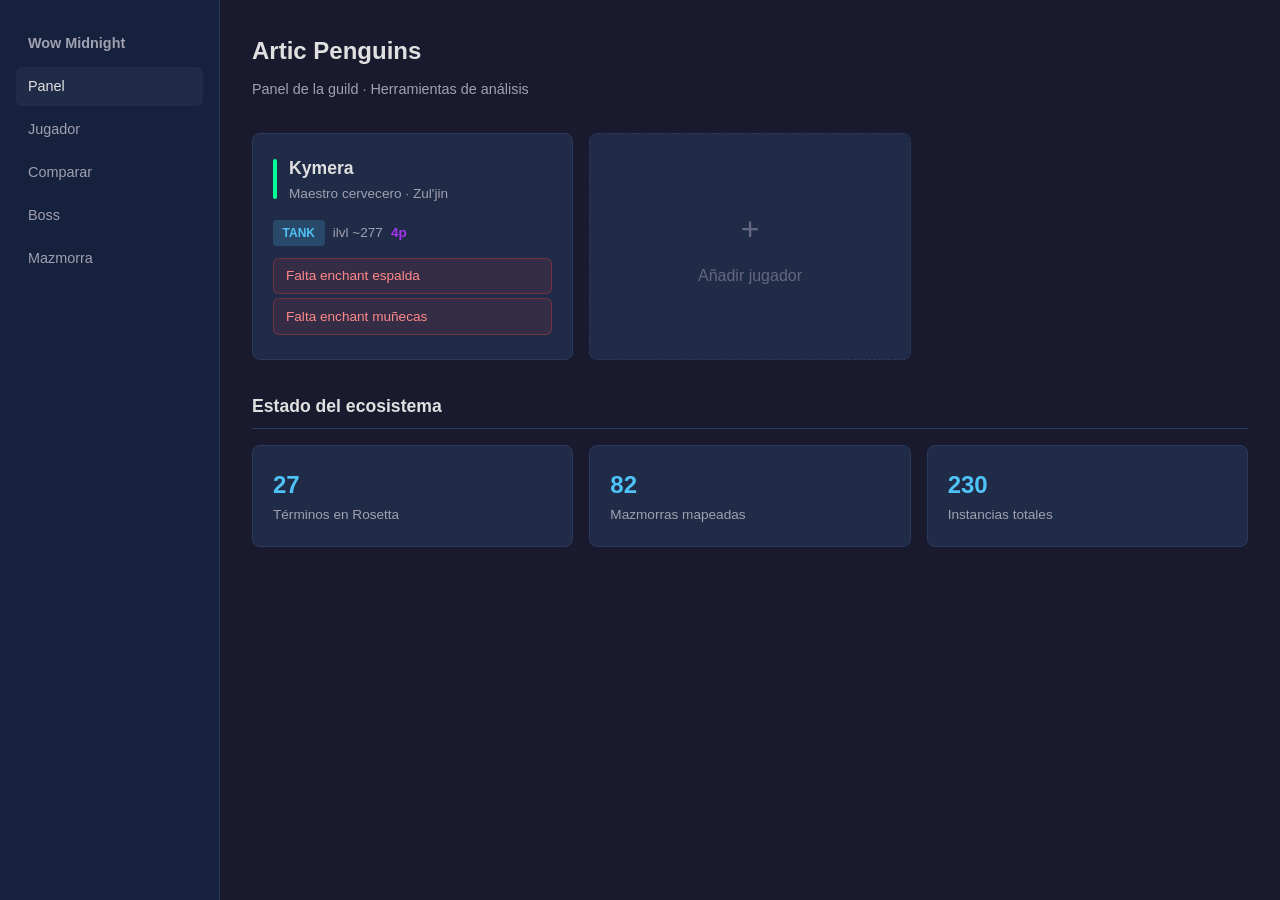
==== pizarra/index.html @ b3e3bd78 "Crear pizarra visual: panel de guild y perfil de jugador Fase 1 del workspace visual: - Panel princi" ====
<!DOCTYPE html>
<html lang="es">
<head>
  <meta charset="UTF-8">
  <meta name="viewport" content="width=device-width, initial-scale=1.0">
  <title>Pizarra - Wow Midnight</title>
  <link rel="stylesheet" href="css/pizarra.css">
</head>
<body>
  <div class="layout">
    <nav class="nav-lateral">
      <a href="index.html" class="nav-logo">Wow Midnight</a>
      <a href="index.html" class="activo">Panel</a>
      <a href="jugador.html?nombre=kymera">Jugador</a>
      <a href="comparar.html">Comparar</a>
      <a href="boss.html">Boss</a>
      <a href="mazmorra.html">Mazmorra</a>
    </nav>

    <main class="contenido" id="app">
      <h1 class="titulo-pagina">Artic Penguins</h1>
      <p class="subtitulo">Panel de la guild &middot; Herramientas de an&aacute;lisis</p>

      <div class="grid-tarjetas" id="tarjetas">
        <!-- Se llena con JS -->
      </div>

      <div class="seccion" style="margin-top:2rem;">
        <h2 class="seccion-titulo">Estado del ecosistema</h2>
        <div style="display:grid; grid-template-columns:1fr 1fr 1fr; gap:1rem;">
          <div class="tarjeta">
            <div style="color:var(--accent);font-size:1.5rem;font-weight:700;" id="n-terminos">-</div>
            <div style="color:var(--text-secondary);font-size:0.85rem;">T&eacute;rminos en Rosetta</div>
          </div>
          <div class="tarjeta">
            <div style="color:var(--accent);font-size:1.5rem;font-weight:700;" id="n-mazmorras">-</div>
            <div style="color:var(--text-secondary);font-size:0.85rem;">Mazmorras mapeadas</div>
          </div>
          <div class="tarjeta">
            <div style="color:var(--accent);font-size:1.5rem;font-weight:700;" id="n-instancias">-</div>
            <div style="color:var(--text-secondary);font-size:0.85rem;">Instancias totales</div>
          </div>
        </div>
      </div>
    </main>
  </div>

  <script src="js/datos.js"></script>
  <script>
    // Datos de jugadores conocidos (se irá ampliando)
    const JUGADORES = [
      {
        nombre: 'Kymera',
        clase: 'Monje',
        spec: 'Maestro cervecero',
        rol: 'TANK',
        servidor: "Zul'jin",
        ilvl: '~277',
        tier: '4p',
        alertas: ['Falta enchant espalda', 'Falta enchant muñecas'],
        link: 'jugador.html?nombre=kymera'
      }
    ];

    function renderTarjetas() {
      const container = document.getElementById('tarjetas');
      let html = '';

      JUGADORES.forEach(j => {
        const colorTag = j.rol === 'TANK' ? 'tag-tank' : j.rol === 'HEALER' ? 'tag-healer' : 'tag-dps';
        const alertasHtml = j.alertas.length > 0
          ? `<div style="margin-top:0.75rem;">${j.alertas.map(a => `<div class="alerta" style="margin-bottom:0.25rem;padding:0.4rem 0.75rem;">${a}</div>`).join('')}</div>`
          : '';

        html += `
          <a href="${j.link}" class="tarjeta" style="text-decoration:none;color:inherit;">
            <div class="tarjeta-header">
              <div class="clase-indicator" style="background:${colorClase(j.clase)};"></div>
              <div>
                <div class="tarjeta-nombre">${j.nombre}</div>
                <div class="tarjeta-spec">${j.spec} &middot; ${j.servidor}</div>
              </div>
            </div>
            <div style="display:flex;gap:0.5rem;align-items:center;">
              <span class="tag ${colorTag}">${j.rol}</span>
              <span style="color:var(--text-secondary);font-size:0.85rem;">ilvl ${j.ilvl}</span>
              <span style="color:var(--epic);font-size:0.85rem;font-weight:600;">${j.tier}</span>
            </div>
            ${alertasHtml}
          </a>
        `;
      });

      // Placeholder para añadir más jugadores
      html += `
        <div class="tarjeta" style="display:flex;align-items:center;justify-content:center;border-style:dashed;color:var(--text-muted);">
          <div style="text-align:center;">
            <div style="font-size:2rem;margin-bottom:0.5rem;">+</div>
            <div>A&ntilde;adir jugador</div>
          </div>
        </div>
      `;

      container.innerHTML = html;
    }

    async function renderStats() {
      const mazmorras = await cargarJSON(RUTAS.mazmorras);
      const instancias = await cargarJSON(RUTAS.instancias);
      const stats = await cargarJSON(RUTAS.rosettaStats);

      if (mazmorras) {
        document.getElementById('n-mazmorras').textContent = mazmorras.mazmorras?.length || 0;
      }
      if (instancias) {
        document.getElementById('n-instancias').textContent = instancias.instancias?.length || 0;
      }
      if (stats) {
        document.getElementById('n-terminos').textContent = stats.terminos?.length || 0;
      }
    }

    renderTarjetas();
    renderStats();
  </script>
</body>
</html>
---- pizarra/css/pizarra.css ----
:root {
  /* Base */
  --bg-primary: #1a1a2e;
  --bg-secondary: #16213e;
  --bg-card: #1f2b47;
  --bg-card-hover: #253555;
  --text-primary: #e0e0e0;
  --text-secondary: #a0a0b0;
  --text-muted: #666680;
  --border: #2a3a5c;
  --accent: #4fc3f7;

  /* Calidad de objeto */
  --poor: #9d9d9d;
  --common: #ffffff;
  --uncommon: #1eff00;
  --rare: #0070dd;
  --epic: #a335ee;
  --legendary: #ff8000;

  /* Clases WoW */
  --clase-guerrero: #C79C6E;
  --clase-paladin: #F58CBA;
  --clase-cazador: #ABD473;
  --clase-picaro: #FFF569;
  --clase-sacerdote: #FFFFFF;
  --clase-dk: #C41F3B;
  --clase-chaman: #0070DE;
  --clase-mago: #69CCF0;
  --clase-brujo: #9482C9;
  --clase-monje: #00FF96;
  --clase-druida: #FF7D0A;
  --clase-dh: #A330C9;
  --clase-evocador: #33937F;

  /* Stagger */
  --stagger-leve: #00ff96;
  --stagger-moderado: #ffcc00;
  --stagger-intenso: #ff4444;

  /* Stats */
  --stat-crit: #ff6b6b;
  --stat-haste: #ffd93d;
  --stat-mastery: #6bcb77;
  --stat-vers: #4d96ff;

  /* Parse colors (WCL) */
  --parse-gris: #666666;
  --parse-verde: #1eff00;
  --parse-azul: #0070dd;
  --parse-morado: #a335ee;
  --parse-naranja: #ff8000;
  --parse-rosa: #e268a8;
  --parse-oro: #e5cc80;
}

* {
  box-sizing: border-box;
  margin: 0;
  padding: 0;
}

body {
  font-family: -apple-system, BlinkMacSystemFont, 'Segoe UI', Roboto, sans-serif;
  background: var(--bg-primary);
  color: var(--text-primary);
  line-height: 1.6;
  min-height: 100vh;
}

/* Layout */
.layout {
  display: grid;
  grid-template-columns: 220px 1fr;
  min-height: 100vh;
}

/* Navegación lateral */
.nav-lateral {
  background: var(--bg-secondary);
  border-right: 1px solid var(--border);
  padding: 1.5rem 1rem;
  position: sticky;
  top: 0;
  height: 100vh;
}

.nav-logo {
  font-size: 1.1rem;
  font-weight: 700;
  color: var(--accent);
  margin-bottom: 2rem;
  text-decoration: none;
  display: block;
}

.nav-lateral a {
  display: block;
  padding: 0.5rem 0.75rem;
  color: var(--text-secondary);
  text-decoration: none;
  border-radius: 6px;
  margin-bottom: 0.25rem;
  font-size: 0.9rem;
}

.nav-lateral a:hover,
.nav-lateral a.activo {
  background: var(--bg-card);
  color: var(--text-primary);
}

/* Contenido principal */
.contenido {
  padding: 2rem;
  max-width: 1200px;
}

.titulo-pagina {
  font-size: 1.5rem;
  font-weight: 700;
  margin-bottom: 0.5rem;
}

.subtitulo {
  color: var(--text-secondary);
  margin-bottom: 2rem;
  font-size: 0.9rem;
}

/* Tarjetas */
.grid-tarjetas {
  display: grid;
  grid-template-columns: repeat(auto-fill, minmax(280px, 1fr));
  gap: 1rem;
}

.tarjeta {
  background: var(--bg-card);
  border: 1px solid var(--border);
  border-radius: 8px;
  padding: 1.25rem;
  transition: background 0.2s;
}

.tarjeta:hover {
  background: var(--bg-card-hover);
}

.tarjeta-header {
  display: flex;
  align-items: center;
  gap: 0.75rem;
  margin-bottom: 1rem;
}

.clase-indicator {
  width: 4px;
  height: 40px;
  border-radius: 2px;
}

.tarjeta-nombre {
  font-weight: 600;
  font-size: 1.1rem;
}

.tarjeta-spec {
  color: var(--text-secondary);
  font-size: 0.85rem;
}

/* Tabla de equipo */
.tabla-equipo {
  width: 100%;
  border-collapse: collapse;
  font-size: 0.85rem;
}

.tabla-equipo th {
  text-align: left;
  padding: 0.5rem;
  color: var(--text-secondary);
  border-bottom: 1px solid var(--border);
  font-weight: 500;
}

.tabla-equipo td {
  padding: 0.5rem;
  border-bottom: 1px solid var(--border);
}

.tabla-equipo tr:hover {
  background: var(--bg-card-hover);
}

.ilvl {
  font-weight: 600;
  font-variant-numeric: tabular-nums;
}

.ilvl-alto { color: var(--epic); }
.ilvl-medio { color: var(--rare); }
.ilvl-bajo { color: var(--uncommon); }

.alerta {
  background: rgba(255, 68, 68, 0.1);
  border: 1px solid rgba(255, 68, 68, 0.3);
  border-radius: 6px;
  padding: 0.75rem 1rem;
  margin-bottom: 0.75rem;
  font-size: 0.85rem;
  color: #ff8888;
}

.mejora {
  background: rgba(79, 195, 247, 0.1);
  border: 1px solid rgba(79, 195, 247, 0.3);
  border-radius: 6px;
  padding: 0.75rem 1rem;
  margin-bottom: 0.75rem;
  font-size: 0.85rem;
}

/* Secciones */
.seccion {
  margin-bottom: 2rem;
}

.seccion-titulo {
  font-size: 1.1rem;
  font-weight: 600;
  margin-bottom: 1rem;
  padding-bottom: 0.5rem;
  border-bottom: 1px solid var(--border);
}

/* Gráficas */
.grafica-container {
  background: var(--bg-card);
  border: 1px solid var(--border);
  border-radius: 8px;
  padding: 1.25rem;
  margin-bottom: 1rem;
}

/* Tags */
.tag {
  display: inline-block;
  padding: 0.2rem 0.6rem;
  border-radius: 4px;
  font-size: 0.75rem;
  font-weight: 600;
}

.tag-tank { background: rgba(79, 195, 247, 0.2); color: var(--accent); }
.tag-healer { background: rgba(0, 255, 150, 0.2); color: var(--clase-monje); }
.tag-dps { background: rgba(255, 68, 68, 0.2); color: #ff6b6b; }
.tag-si { background: rgba(0, 255, 150, 0.15); color: #00ff96; }
.tag-no { background: rgba(255, 68, 68, 0.15); color: #ff4444; }

/* Responsive */
@media (max-width: 768px) {
  .layout {
    grid-template-columns: 1fr;
  }
  .nav-lateral {
    position: static;
    height: auto;
    border-right: none;
    border-bottom: 1px solid var(--border);
  }
  .contenido {
    padding: 1rem;
  }
}
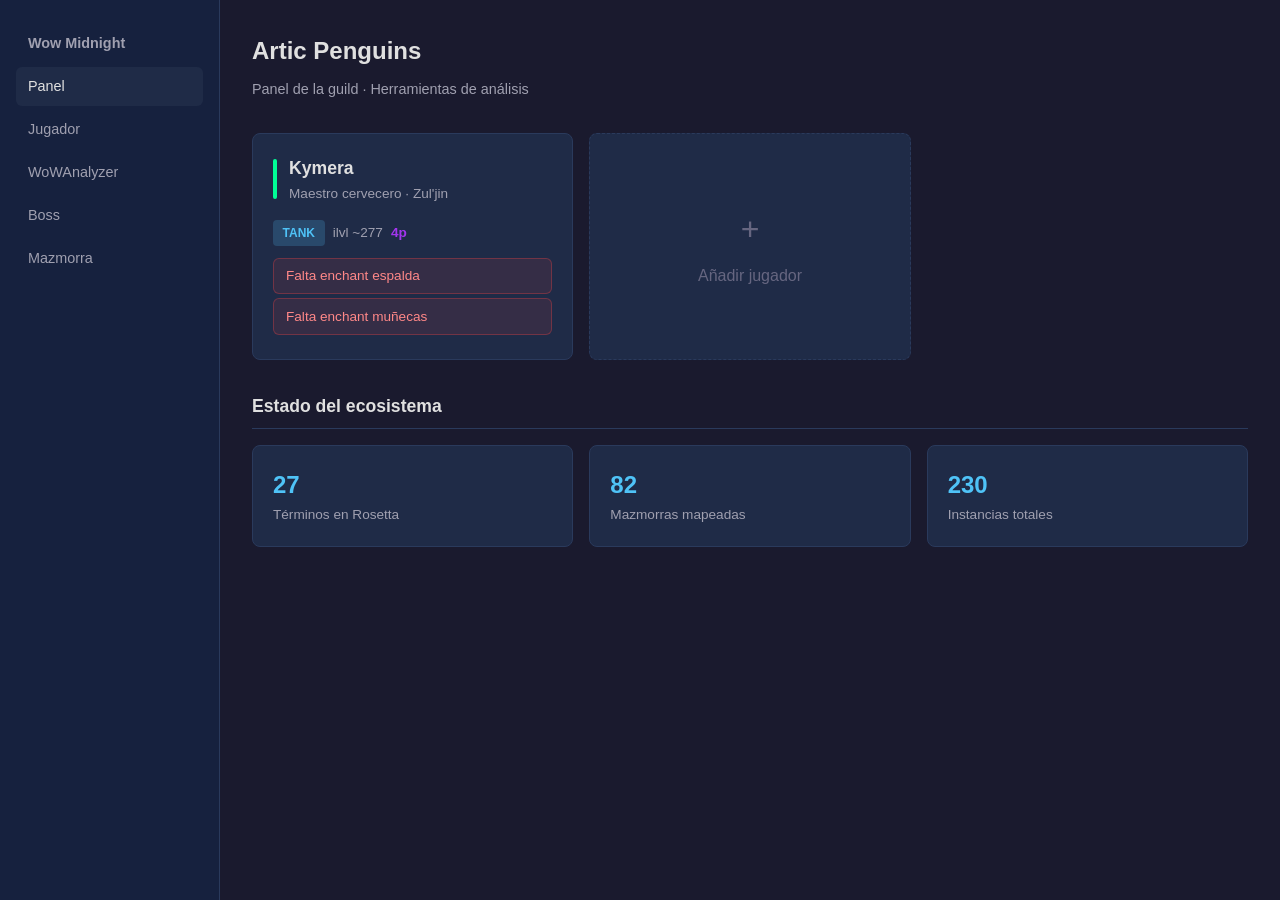
==== commit 7421698a: "Pizarra v2: perfil rediseñado, WoWAnalyzer, Actions de WCL y SimC Pizarra: - jugador.html rediseñado" ====
--- a/pizarra/index.html
+++ b/pizarra/index.html
@@ -11,8 +11,8 @@
     <nav class="nav-lateral">
       <a href="index.html" class="nav-logo">Wow Midnight</a>
       <a href="index.html" class="activo">Panel</a>
-      <a href="jugador.html?nombre=kymera">Jugador</a>
-      <a href="comparar.html">Comparar</a>
+      <a href="jugador.html">Jugador</a>
+      <a href="wowanalyzer.html">WoWAnalyzer</a>
       <a href="boss.html">Boss</a>
       <a href="mazmorra.html">Mazmorra</a>
     </nav>
--- a/pizarra/css/pizarra.css
+++ b/pizarra/css/pizarra.css
@@ -273,4 +273,296 @@
   .contenido {
     padding: 1rem;
   }
-}
+  .dos-columnas {
+    grid-template-columns: 1fr;
+  }
+  .perfil-header {
+    flex-direction: column;
+    align-items: flex-start;
+  }
+}
+
+/* ================================
+   PERFIL DE JUGADOR
+   ================================ */
+
+.perfil-header {
+  display: flex;
+  align-items: center;
+  gap: 1.5rem;
+  margin-bottom: 1.5rem;
+  padding-bottom: 1.5rem;
+  border-bottom: 1px solid var(--border);
+}
+
+.avatar-placeholder {
+  width: 80px;
+  height: 80px;
+  border-radius: 12px;
+  border: 3px solid;
+  background: var(--bg-secondary);
+  display: flex;
+  flex-direction: column;
+  align-items: center;
+  justify-content: center;
+  position: relative;
+}
+
+.avatar-icon {
+  font-size: 2rem;
+}
+
+.avatar-nivel {
+  font-size: 0.65rem;
+  color: var(--text-muted);
+  position: absolute;
+  bottom: 4px;
+}
+
+.perfil-nombre {
+  font-size: 1.6rem;
+  font-weight: 700;
+  margin-bottom: 0.15rem;
+}
+
+.perfil-detalle {
+  color: var(--text-secondary);
+  font-size: 0.9rem;
+  display: flex;
+  align-items: center;
+  gap: 0.5rem;
+}
+
+.perfil-servidor {
+  color: var(--text-muted);
+  font-size: 0.85rem;
+  margin-top: 0.25rem;
+}
+
+.perfil-stats-rapidos {
+  margin-left: auto;
+  display: flex;
+  gap: 1.5rem;
+}
+
+.stat-rapido {
+  text-align: center;
+}
+
+.stat-rapido-num {
+  display: block;
+  font-size: 1.5rem;
+  font-weight: 700;
+  color: var(--accent);
+}
+
+.stat-rapido-label {
+  font-size: 0.75rem;
+  color: var(--text-muted);
+}
+
+/* Dos columnas */
+.dos-columnas {
+  display: grid;
+  grid-template-columns: 1fr 1fr;
+  gap: 2rem;
+  align-items: start;
+}
+
+/* Tags mini para tabla de equipo */
+.tags-cell {
+  display: flex;
+  gap: 3px;
+}
+
+.tag-mini {
+  display: inline-flex;
+  align-items: center;
+  justify-content: center;
+  width: 20px;
+  height: 20px;
+  border-radius: 3px;
+  font-size: 0.65rem;
+  font-weight: 700;
+}
+
+.tag-tier { background: rgba(163, 53, 238, 0.25); color: var(--epic); }
+.tag-craft { background: rgba(79, 195, 247, 0.25); color: var(--accent); }
+.tag-ench { background: rgba(0, 255, 150, 0.2); color: var(--clase-monje); }
+.tag-gem { background: rgba(255, 209, 61, 0.2); color: var(--stat-haste); }
+
+.fila-alerta {
+  background: rgba(255, 68, 68, 0.05);
+}
+
+.fila-alerta td {
+  border-bottom-color: rgba(255, 68, 68, 0.2);
+}
+
+.ranura-nombre {
+  color: var(--text-secondary);
+  font-size: 0.8rem;
+  white-space: nowrap;
+}
+
+.objeto-nombre {
+  font-size: 0.82rem;
+}
+
+.leyenda-tags {
+  margin-top: 0.75rem;
+  font-size: 0.75rem;
+  color: var(--text-muted);
+  display: flex;
+  gap: 0.75rem;
+  align-items: center;
+}
+
+/* Stagger */
+.stagger-niveles {
+  display: flex;
+  gap: 0.5rem;
+}
+
+.stagger-tag {
+  padding: 0.3rem 0.75rem;
+  border-radius: 4px;
+  font-size: 0.8rem;
+  font-weight: 600;
+}
+
+.stagger-verde { background: rgba(0,255,150,0.15); color: var(--stagger-leve); }
+.stagger-amarillo { background: rgba(255,204,0,0.15); color: var(--stagger-moderado); }
+.stagger-rojo { background: rgba(255,68,68,0.15); color: var(--stagger-intenso); }
+
+/* Stats prioridad */
+.stats-priority {
+  display: flex;
+  flex-direction: column;
+  gap: 0.5rem;
+}
+
+.stat-row {
+  display: flex;
+  align-items: center;
+  gap: 0.75rem;
+  padding: 0.5rem 0.75rem;
+  background: var(--bg-card);
+  border-radius: 6px;
+}
+
+.stat-rank {
+  width: 24px;
+  height: 24px;
+  border-radius: 50%;
+  background: var(--bg-secondary);
+  display: flex;
+  align-items: center;
+  justify-content: center;
+  font-size: 0.75rem;
+  font-weight: 700;
+  color: var(--accent);
+  flex-shrink: 0;
+}
+
+.stat-name {
+  font-weight: 600;
+  min-width: 100px;
+}
+
+.stat-reason {
+  color: var(--text-muted);
+  font-size: 0.8rem;
+}
+
+.nota-stats {
+  margin-top: 0.5rem;
+  font-size: 0.8rem;
+  color: var(--stat-crit);
+  font-style: italic;
+}
+
+/* Mejoras numeradas */
+.mejora {
+  display: flex;
+  align-items: flex-start;
+  gap: 0.75rem;
+}
+
+.mejora-num {
+  width: 22px;
+  height: 22px;
+  border-radius: 50%;
+  background: rgba(79, 195, 247, 0.2);
+  display: flex;
+  align-items: center;
+  justify-content: center;
+  font-size: 0.75rem;
+  font-weight: 700;
+  color: var(--accent);
+  flex-shrink: 0;
+}
+
+/* ================================
+   WOWANALYZER
+   ================================ */
+
+.analyzer-grid {
+  display: grid;
+  grid-template-columns: repeat(auto-fill, minmax(300px, 1fr));
+  gap: 1rem;
+}
+
+.analyzer-modulo {
+  background: var(--bg-card);
+  border: 1px solid var(--border);
+  border-radius: 8px;
+  padding: 1.25rem;
+}
+
+.analyzer-modulo-titulo {
+  font-weight: 600;
+  font-size: 0.95rem;
+  margin-bottom: 0.75rem;
+  display: flex;
+  align-items: center;
+  gap: 0.5rem;
+}
+
+.analyzer-modulo-icon {
+  width: 28px;
+  height: 28px;
+  border-radius: 6px;
+  display: flex;
+  align-items: center;
+  justify-content: center;
+  font-size: 0.9rem;
+}
+
+.analyzer-metrica {
+  display: flex;
+  justify-content: space-between;
+  align-items: center;
+  padding: 0.4rem 0;
+  border-bottom: 1px solid rgba(255,255,255,0.03);
+  font-size: 0.85rem;
+}
+
+.analyzer-metrica:last-child {
+  border-bottom: none;
+}
+
+.analyzer-valor {
+  font-weight: 600;
+  font-variant-numeric: tabular-nums;
+}
+
+.analyzer-pendiente {
+  color: var(--text-muted);
+  font-style: italic;
+  font-size: 0.8rem;
+}
+
+.estado-conectado { color: var(--clase-monje); }
+.estado-pendiente { color: var(--stat-haste); }
+.estado-sin-datos { color: var(--text-muted); }
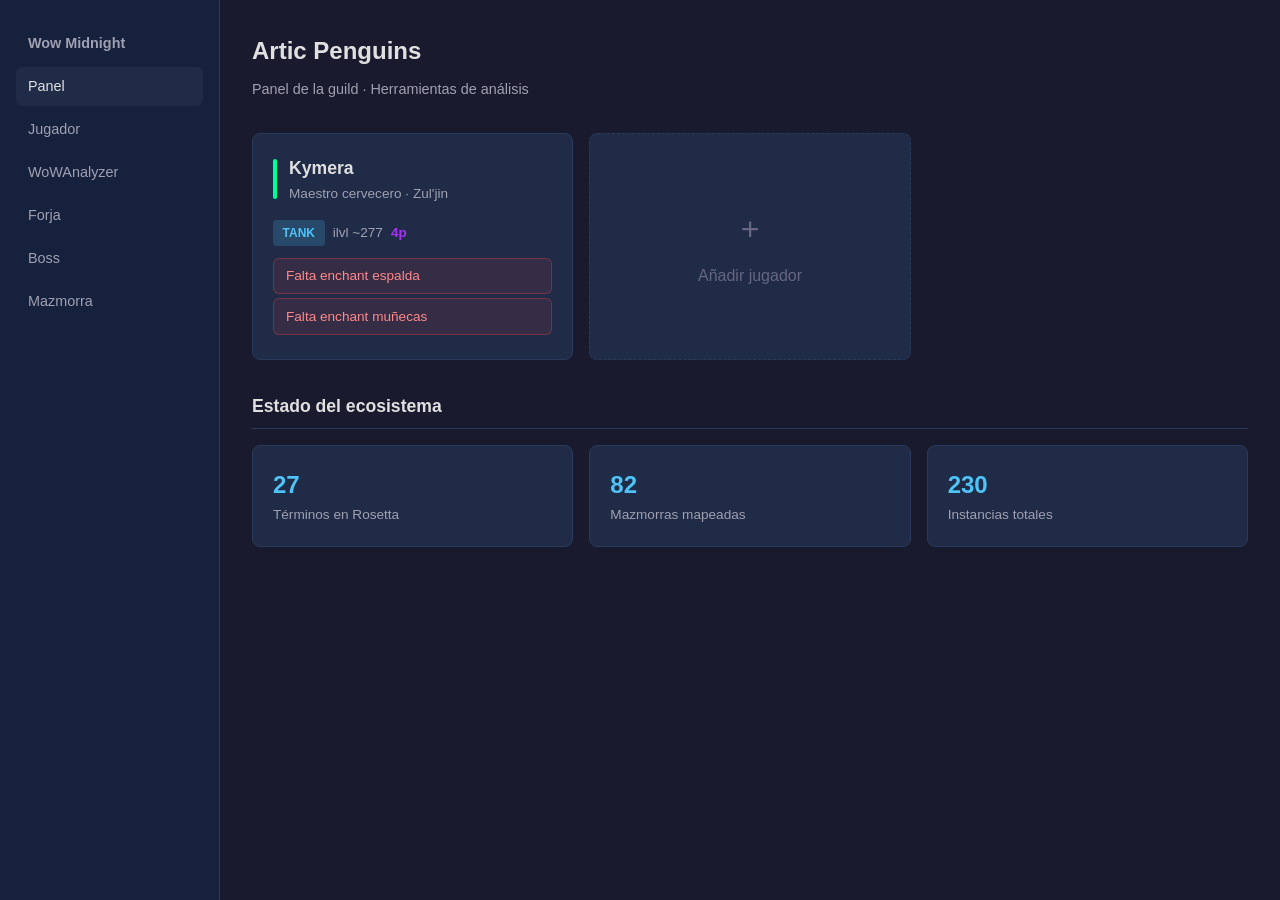
==== commit a357d674: "Crear Forja de Análisis: fusión Pothara de WCL + WoWAnalyzer Página que combina los datos crudos de " ====
--- a/pizarra/index.html
+++ b/pizarra/index.html
@@ -13,6 +13,7 @@
       <a href="index.html" class="activo">Panel</a>
       <a href="jugador.html">Jugador</a>
       <a href="wowanalyzer.html">WoWAnalyzer</a>
+      <a href="forja.html">Forja</a>
       <a href="boss.html">Boss</a>
       <a href="mazmorra.html">Mazmorra</a>
     </nav>
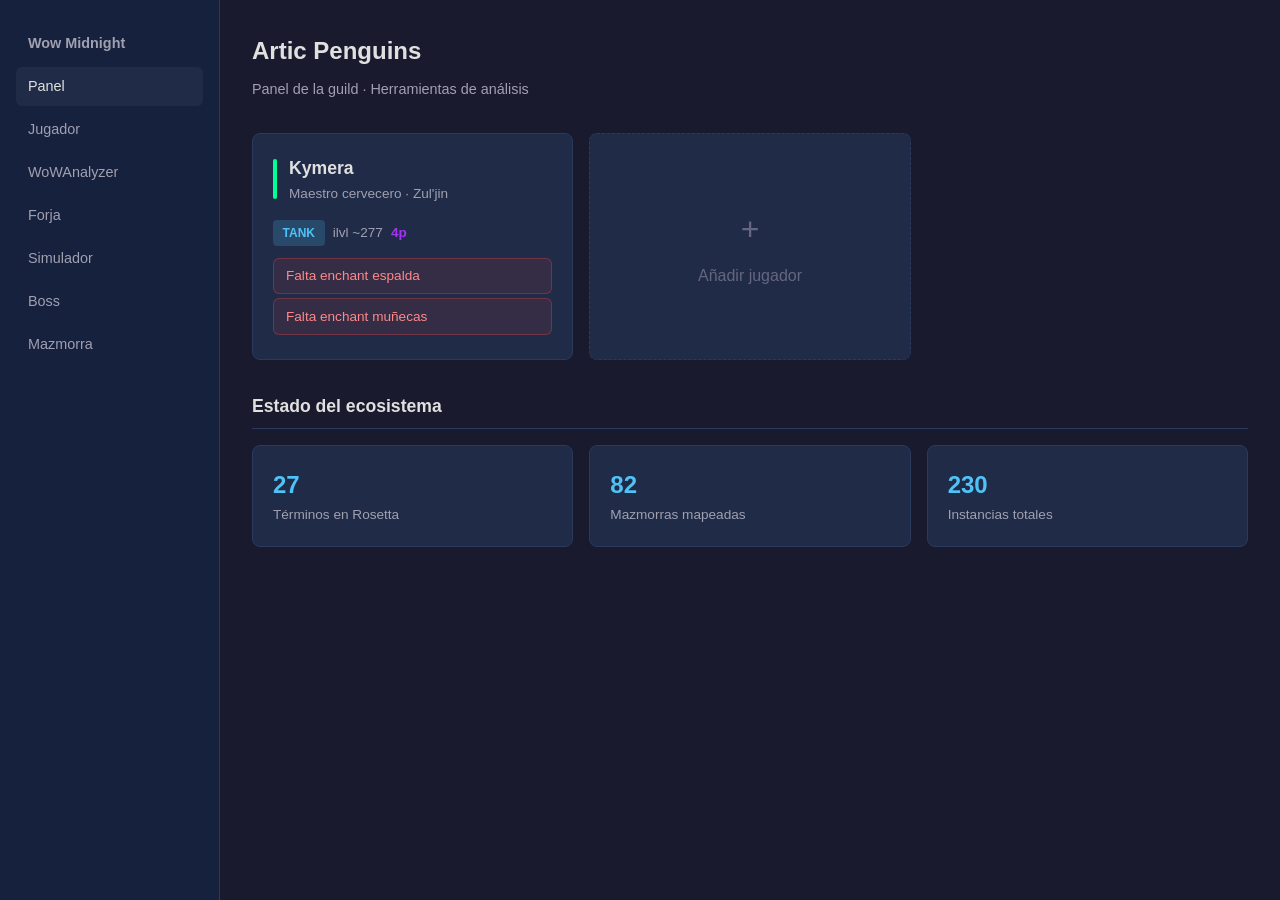
==== commit 10621139: "Añadir Simulador, corregir tooltips, navegación completa - simulador.html: interfaz tipo Raidbots co" ====
--- a/pizarra/index.html
+++ b/pizarra/index.html
@@ -14,6 +14,7 @@
       <a href="jugador.html">Jugador</a>
       <a href="wowanalyzer.html">WoWAnalyzer</a>
       <a href="forja.html">Forja</a>
+      <a href="simulador.html">Simulador</a>
       <a href="boss.html">Boss</a>
       <a href="mazmorra.html">Mazmorra</a>
     </nav>
